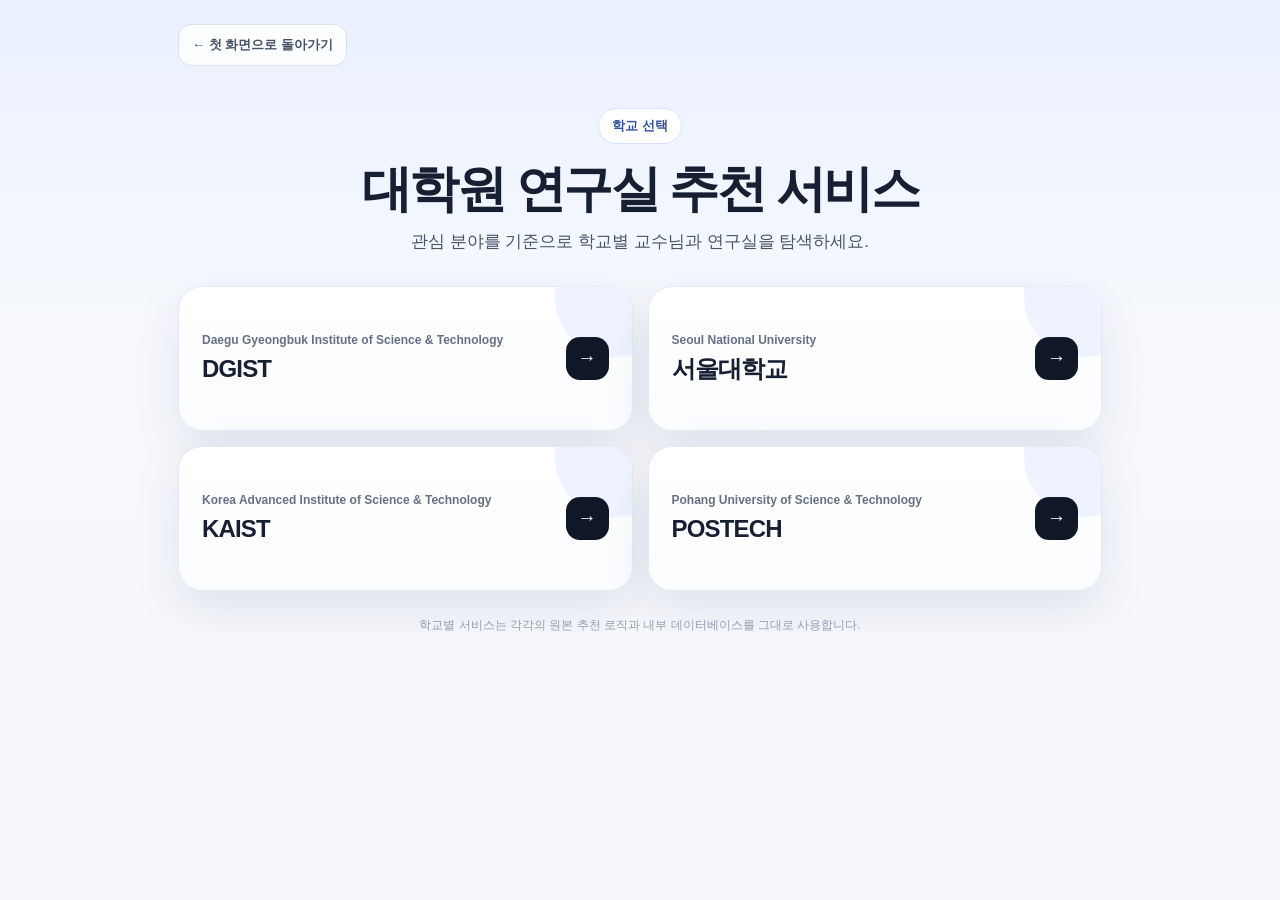
==== graduate/index.html @ 7338c43d "Add files via upload" ====
<!doctype html>
<html lang="ko">
<head>
  <meta charset="utf-8">
  <meta name="viewport" content="width=device-width, initial-scale=1, viewport-fit=cover">
  <meta name="description" content="DGIST, 서울대학교, KAIST, POSTECH 대학원 연구실 추천 서비스 학교 선택">
  <title>대학원 연구실 추천 서비스 | LAB MATCH AI</title>
  <style>
    :root{--bg:#f5f7fb;--panel:#fff;--text:#172033;--muted:#667085;--line:#e5eaf2;--blue:#2457ff;--soft:#eef3ff;--shadow:0 17px 48px rgba(18,32,64,.10)}
    *{box-sizing:border-box} html{-webkit-text-size-adjust:100%;text-size-adjust:100%} body{margin:0;min-height:100vh;background:linear-gradient(180deg,#eaf0ff 0,#f7f9fd 330px,var(--bg) 100%);font-family:-apple-system,BlinkMacSystemFont,"Segoe UI",Roboto,"Noto Sans KR",Arial,sans-serif;color:var(--text)}
    a{color:inherit;text-decoration:none;-webkit-tap-highlight-color:transparent}.wrap{width:min(100%,960px);margin:0 auto;padding:calc(24px + env(safe-area-inset-top)) max(18px,env(safe-area-inset-right)) calc(48px + env(safe-area-inset-bottom)) max(18px,env(safe-area-inset-left))}
    .back{display:inline-flex;align-items:center;gap:7px;min-height:42px;padding:9px 13px;border:1px solid #d9e1ef;border-radius:13px;background:rgba(255,255,255,.85);color:#475467;font-size:13px;font-weight:850}.back:hover{background:#fff}.back:focus-visible,.school:focus-visible{outline:4px solid rgba(36,87,255,.24);outline-offset:3px}
    .hero{text-align:center;padding:42px 0 29px}.badge{display:inline-flex;padding:8px 13px;border:1px solid #d7e1ff;border-radius:999px;background:#fff;color:#3151a3;font-size:13px;font-weight:850}h1{margin:17px 0 11px;font-size:clamp(31px,6.7vw,50px);line-height:1.12;letter-spacing:-.05em;word-break:keep-all}.lead{margin:0;color:#475467;font-size:clamp(15px,3.4vw,17px);line-height:1.7;word-break:keep-all}
    .schools{display:grid;grid-template-columns:repeat(2,minmax(0,1fr));gap:15px}.school{position:relative;overflow:hidden;display:flex;align-items:center;justify-content:space-between;min-height:145px;padding:23px;border:1px solid var(--line);border-radius:24px;background:linear-gradient(180deg,#fff,#fbfcff);box-shadow:var(--shadow);transition:transform .16s ease,border-color .16s ease}.school:after{content:"";position:absolute;width:120px;height:120px;border-radius:50%;right:-43px;top:-50px;background:var(--soft)}.school:hover{transform:translateY(-3px);border-color:#adc1ff}.name{position:relative;z-index:1}.name small{display:block;margin-bottom:8px;color:#667085;font-size:12px;font-weight:800}.name strong{display:block;font-size:24px;line-height:1.2;letter-spacing:-.035em}.arrow{position:relative;z-index:1;width:43px;height:43px;display:grid;place-items:center;border-radius:14px;background:#101828;color:#fff;font-size:19px;font-weight:900}
    .note{text-align:center;color:#98a2b3;font-size:12px;line-height:1.65;margin:25px 0 0}
    @media(max-width:640px){.wrap{padding-top:14px}.hero{padding:31px 0 22px}.schools{grid-template-columns:1fr;gap:12px}.school{min-height:116px;padding:19px;border-radius:20px}.name strong{font-size:21px}.arrow{width:40px;height:40px;border-radius:13px}}
    @media(prefers-reduced-motion:reduce){.school{transition:none}}
  </style>
  <!-- GoatCounter: privacy-friendly pageview counter. Counts pageviews only. -->
  <script data-goatcounter="https://dgist-intern-match.goatcounter.com/count"
          async src="//gc.zgo.at/count.js"></script>
</head>
<body>
  <main class="wrap">
    <a class="back" href="../index.html" aria-label="LAB MATCH AI 첫 화면으로 돌아가기">← 첫 화면으로 돌아가기</a>
    <header class="hero">
      <span class="badge">학교 선택</span>
      <h1>대학원 연구실 추천 서비스</h1>
      <p class="lead">관심 분야를 기준으로 학교별 교수님과 연구실을 탐색하세요.</p>
    </header>
    <section class="schools" aria-label="대학원 학교 선택">
      <a class="school" href="dgist/" aria-label="DGIST 대학원 연구실 추천 서비스로 이동"><span class="name"><small>Daegu Gyeongbuk Institute of Science &amp; Technology</small><strong>DGIST</strong></span><span class="arrow" aria-hidden="true">→</span></a>
      <a class="school" href="snu/" aria-label="서울대학교 대학원 연구실 추천 서비스로 이동"><span class="name"><small>Seoul National University</small><strong>서울대학교</strong></span><span class="arrow" aria-hidden="true">→</span></a>
      <a class="school" href="kaist/" aria-label="KAIST 대학원 연구실 추천 서비스로 이동"><span class="name"><small>Korea Advanced Institute of Science &amp; Technology</small><strong>KAIST</strong></span><span class="arrow" aria-hidden="true">→</span></a>
      <a class="school" href="postech/" aria-label="POSTECH 대학원 연구실 추천 서비스로 이동"><span class="name"><small>Pohang University of Science &amp; Technology</small><strong>POSTECH</strong></span><span class="arrow" aria-hidden="true">→</span></a>
    </section>
    <p class="note">학교별 서비스는 각각의 원본 추천 로직과 내부 데이터베이스를 그대로 사용합니다.</p>
  </main>
</body>
</html>
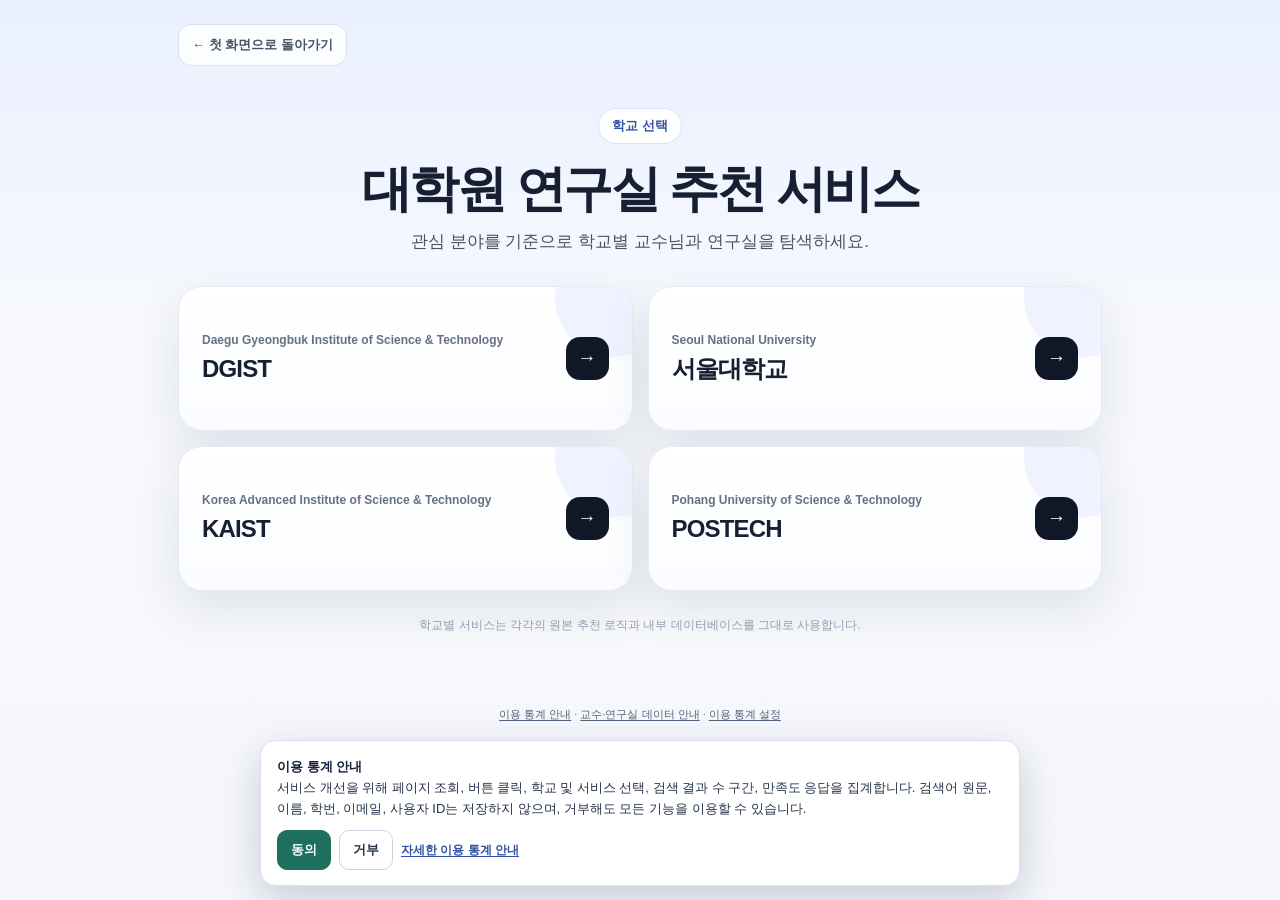
==== commit 246e4e7e: "Add files via upload" ====
--- a/graduate/index.html
+++ b/graduate/index.html
@@ -16,9 +16,6 @@
     @media(max-width:640px){.wrap{padding-top:14px}.hero{padding:31px 0 22px}.schools{grid-template-columns:1fr;gap:12px}.school{min-height:116px;padding:19px;border-radius:20px}.name strong{font-size:21px}.arrow{width:40px;height:40px;border-radius:13px}}
     @media(prefers-reduced-motion:reduce){.school{transition:none}}
   </style>
-  <!-- GoatCounter: privacy-friendly pageview counter. Counts pageviews only. -->
-  <script data-goatcounter="https://dgist-intern-match.goatcounter.com/count"
-          async src="//gc.zgo.at/count.js"></script>
 </head>
 <body>
   <main class="wrap">
@@ -36,5 +33,7 @@
     </section>
     <p class="note">학교별 서비스는 각각의 원본 추천 로직과 내부 데이터베이스를 그대로 사용합니다.</p>
   </main>
+  <script src="../privacy-consent.js"></script>
+  <script src="../analytics.js"></script>
 </body>
 </html>
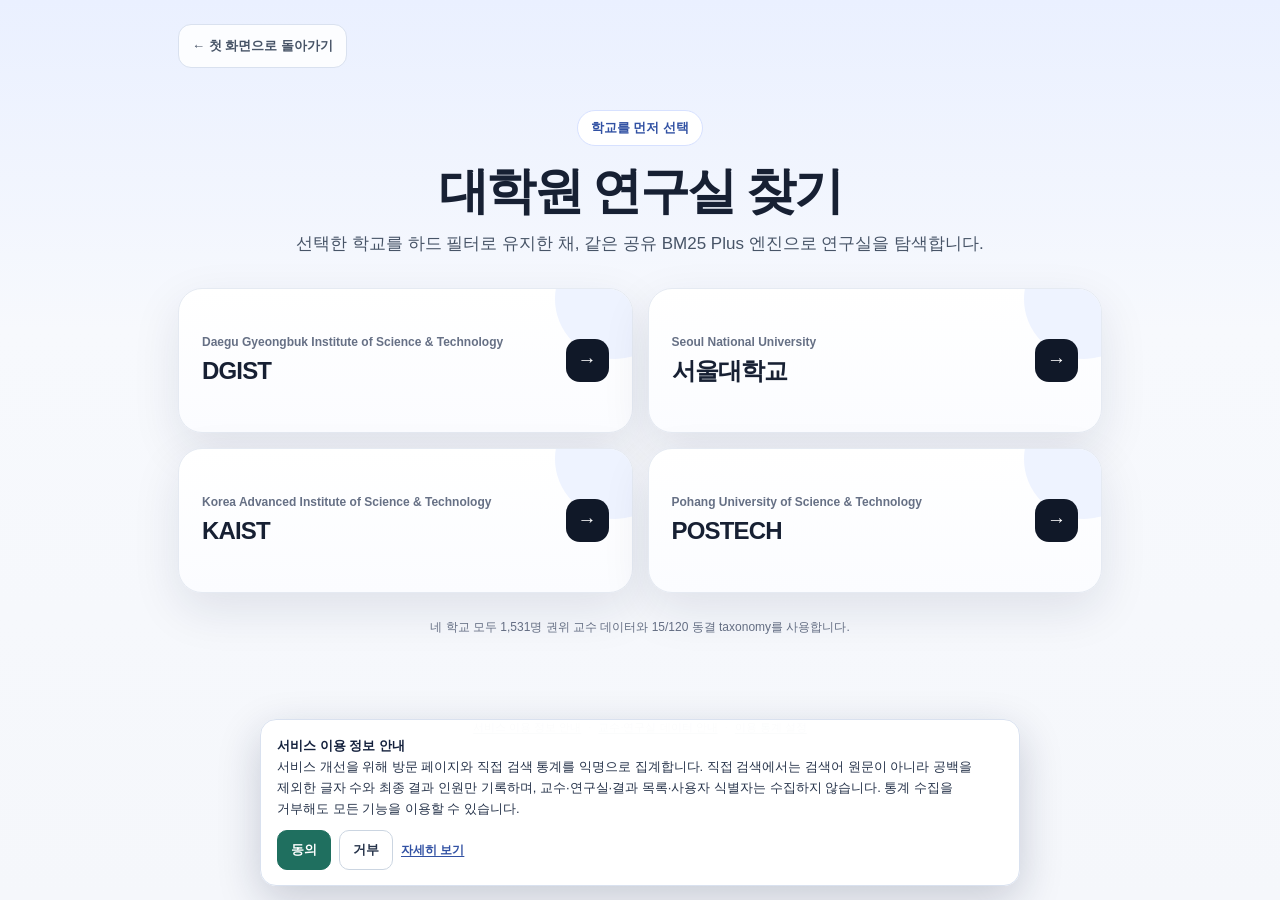
==== commit fe843083: "labinternmatchai" ====
--- a/graduate/index.html
+++ b/graduate/index.html
@@ -3,35 +3,36 @@
 <head>
   <meta charset="utf-8">
   <meta name="viewport" content="width=device-width, initial-scale=1, viewport-fit=cover">
-  <meta name="description" content="DGIST, 서울대학교, KAIST, POSTECH 대학원 연구실 추천 서비스 학교 선택">
-  <title>대학원 연구실 추천 서비스 | LAB MATCH AI</title>
+  <meta name="description" content="네 대학의 권위 데이터 기반 대학원 연구실 찾기">
+  <title>학교별 대학원 연구실 찾기 | LAB MATCH AI</title>
   <style>
     :root{--bg:#f5f7fb;--panel:#fff;--text:#172033;--muted:#667085;--line:#e5eaf2;--blue:#2457ff;--soft:#eef3ff;--shadow:0 17px 48px rgba(18,32,64,.10)}
-    *{box-sizing:border-box} html{-webkit-text-size-adjust:100%;text-size-adjust:100%} body{margin:0;min-height:100vh;background:linear-gradient(180deg,#eaf0ff 0,#f7f9fd 330px,var(--bg) 100%);font-family:-apple-system,BlinkMacSystemFont,"Segoe UI",Roboto,"Noto Sans KR",Arial,sans-serif;color:var(--text)}
-    a{color:inherit;text-decoration:none;-webkit-tap-highlight-color:transparent}.wrap{width:min(100%,960px);margin:0 auto;padding:calc(24px + env(safe-area-inset-top)) max(18px,env(safe-area-inset-right)) calc(48px + env(safe-area-inset-bottom)) max(18px,env(safe-area-inset-left))}
-    .back{display:inline-flex;align-items:center;gap:7px;min-height:42px;padding:9px 13px;border:1px solid #d9e1ef;border-radius:13px;background:rgba(255,255,255,.85);color:#475467;font-size:13px;font-weight:850}.back:hover{background:#fff}.back:focus-visible,.school:focus-visible{outline:4px solid rgba(36,87,255,.24);outline-offset:3px}
-    .hero{text-align:center;padding:42px 0 29px}.badge{display:inline-flex;padding:8px 13px;border:1px solid #d7e1ff;border-radius:999px;background:#fff;color:#3151a3;font-size:13px;font-weight:850}h1{margin:17px 0 11px;font-size:clamp(31px,6.7vw,50px);line-height:1.12;letter-spacing:-.05em;word-break:keep-all}.lead{margin:0;color:#475467;font-size:clamp(15px,3.4vw,17px);line-height:1.7;word-break:keep-all}
-    .schools{display:grid;grid-template-columns:repeat(2,minmax(0,1fr));gap:15px}.school{position:relative;overflow:hidden;display:flex;align-items:center;justify-content:space-between;min-height:145px;padding:23px;border:1px solid var(--line);border-radius:24px;background:linear-gradient(180deg,#fff,#fbfcff);box-shadow:var(--shadow);transition:transform .16s ease,border-color .16s ease}.school:after{content:"";position:absolute;width:120px;height:120px;border-radius:50%;right:-43px;top:-50px;background:var(--soft)}.school:hover{transform:translateY(-3px);border-color:#adc1ff}.name{position:relative;z-index:1}.name small{display:block;margin-bottom:8px;color:#667085;font-size:12px;font-weight:800}.name strong{display:block;font-size:24px;line-height:1.2;letter-spacing:-.035em}.arrow{position:relative;z-index:1;width:43px;height:43px;display:grid;place-items:center;border-radius:14px;background:#101828;color:#fff;font-size:19px;font-weight:900}
-    .note{text-align:center;color:#98a2b3;font-size:12px;line-height:1.65;margin:25px 0 0}
-    @media(max-width:640px){.wrap{padding-top:14px}.hero{padding:31px 0 22px}.schools{grid-template-columns:1fr;gap:12px}.school{min-height:116px;padding:19px;border-radius:20px}.name strong{font-size:21px}.arrow{width:40px;height:40px;border-radius:13px}}
-    @media(prefers-reduced-motion:reduce){.school{transition:none}}
+    *{box-sizing:border-box}html{-webkit-text-size-adjust:100%;text-size-adjust:100%}body{margin:0;min-height:100vh;background:linear-gradient(180deg,#eaf0ff 0,#f7f9fd 330px,var(--bg) 100%);font-family:-apple-system,BlinkMacSystemFont,"Segoe UI",Roboto,"Noto Sans KR",Arial,sans-serif;color:var(--text)}a{color:inherit;text-decoration:none;-webkit-tap-highlight-color:transparent}.wrap{width:min(100%,960px);margin:0 auto;padding:calc(24px + env(safe-area-inset-top)) max(18px,env(safe-area-inset-right)) calc(48px + env(safe-area-inset-bottom)) max(18px,env(safe-area-inset-left))}.back{display:inline-flex;align-items:center;min-height:44px;padding:9px 13px;border:1px solid #d9e1ef;border-radius:13px;background:rgba(255,255,255,.85);color:#475467;font-size:13px;font-weight:850}.hero{text-align:center;padding:42px 0 29px}.badge{display:inline-flex;padding:8px 13px;border:1px solid #d7e1ff;border-radius:999px;background:#fff;color:#3151a3;font-size:13px;font-weight:850}h1{margin:17px 0 11px;font-size:clamp(31px,6.7vw,50px);line-height:1.12;letter-spacing:-.05em;word-break:keep-all}.lead{margin:0;color:#475467;font-size:clamp(15px,3.4vw,17px);line-height:1.7;word-break:keep-all}.schools{display:grid;grid-template-columns:repeat(2,minmax(0,1fr));gap:15px}.school{position:relative;overflow:hidden;display:flex;align-items:center;justify-content:space-between;min-height:145px;padding:23px;border:1px solid var(--line);border-radius:24px;background:linear-gradient(180deg,#fff,#fbfcff);box-shadow:var(--shadow);transition:transform .16s ease,border-color .16s ease}.school:after{content:"";position:absolute;width:120px;height:120px;border-radius:50%;right:-43px;top:-50px;background:var(--soft)}.school:hover{transform:translateY(-3px);border-color:#adc1ff}.name{position:relative;z-index:1}.name small{display:block;margin-bottom:8px;color:#667085;font-size:12px;font-weight:800}.name strong{display:block;font-size:24px;line-height:1.2;letter-spacing:-.035em}.arrow{position:relative;z-index:1;width:43px;height:43px;display:grid;place-items:center;border-radius:14px;background:#101828;color:#fff;font-size:19px;font-weight:900}.note{text-align:center;color:#667085;font-size:12px;line-height:1.65;margin:25px 0 0}.back:focus-visible,.school:focus-visible{outline:4px solid rgba(36,87,255,.24);outline-offset:3px}@media(max-width:640px){.wrap{padding-top:14px}.hero{padding:31px 0 22px}.schools{grid-template-columns:1fr;gap:12px}.school{min-height:116px;padding:19px;border-radius:20px}.name strong{font-size:21px}}@media(prefers-reduced-motion:reduce){.school{transition:none}}
   </style>
 </head>
 <body>
   <main class="wrap">
-    <a class="back" href="../index.html" aria-label="LAB MATCH AI 첫 화면으로 돌아가기">← 첫 화면으로 돌아가기</a>
+    <a class="back" href="../index.html">← 첫 화면으로 돌아가기</a>
     <header class="hero">
-      <span class="badge">학교 선택</span>
-      <h1>대학원 연구실 추천 서비스</h1>
-      <p class="lead">관심 분야를 기준으로 학교별 교수님과 연구실을 탐색하세요.</p>
+      <span class="badge">학교를 먼저 선택</span>
+      <h1>대학원 연구실 찾기</h1>
+      <p class="lead">선택한 학교를 하드 필터로 유지한 채, 같은 공유 BM25 Plus 엔진으로 연구실을 탐색합니다.</p>
     </header>
     <section class="schools" aria-label="대학원 학교 선택">
-      <a class="school" href="dgist/" aria-label="DGIST 대학원 연구실 추천 서비스로 이동"><span class="name"><small>Daegu Gyeongbuk Institute of Science &amp; Technology</small><strong>DGIST</strong></span><span class="arrow" aria-hidden="true">→</span></a>
-      <a class="school" href="snu/" aria-label="서울대학교 대학원 연구실 추천 서비스로 이동"><span class="name"><small>Seoul National University</small><strong>서울대학교</strong></span><span class="arrow" aria-hidden="true">→</span></a>
-      <a class="school" href="kaist/" aria-label="KAIST 대학원 연구실 추천 서비스로 이동"><span class="name"><small>Korea Advanced Institute of Science &amp; Technology</small><strong>KAIST</strong></span><span class="arrow" aria-hidden="true">→</span></a>
-      <a class="school" href="postech/" aria-label="POSTECH 대학원 연구실 추천 서비스로 이동"><span class="name"><small>Pohang University of Science &amp; Technology</small><strong>POSTECH</strong></span><span class="arrow" aria-hidden="true">→</span></a>
+      <a class="school" href="dgist/" aria-label="DGIST 대학원 연구실 찾기로 이동">
+        <span class="name"><small>Daegu Gyeongbuk Institute of Science & Technology</small><strong>DGIST</strong></span><span class="arrow" aria-hidden="true">→</span>
+      </a>
+      <a class="school" href="snu/" aria-label="서울대학교 대학원 연구실 찾기로 이동">
+        <span class="name"><small>Seoul National University</small><strong>서울대학교</strong></span><span class="arrow" aria-hidden="true">→</span>
+      </a>
+      <a class="school" href="kaist/" aria-label="KAIST 대학원 연구실 찾기로 이동">
+        <span class="name"><small>Korea Advanced Institute of Science & Technology</small><strong>KAIST</strong></span><span class="arrow" aria-hidden="true">→</span>
+      </a>
+      <a class="school" href="postech/" aria-label="POSTECH 대학원 연구실 찾기로 이동">
+        <span class="name"><small>Pohang University of Science & Technology</small><strong>POSTECH</strong></span><span class="arrow" aria-hidden="true">→</span>
+      </a>
     </section>
-    <p class="note">학교별 서비스는 각각의 원본 추천 로직과 내부 데이터베이스를 그대로 사용합니다.</p>
+    <p class="note">네 학교 모두 1,531명 권위 교수 데이터와 15/120 동결 taxonomy를 사용합니다.</p>
   </main>
   <script src="../privacy-consent.js"></script>
   <script src="../analytics.js"></script>
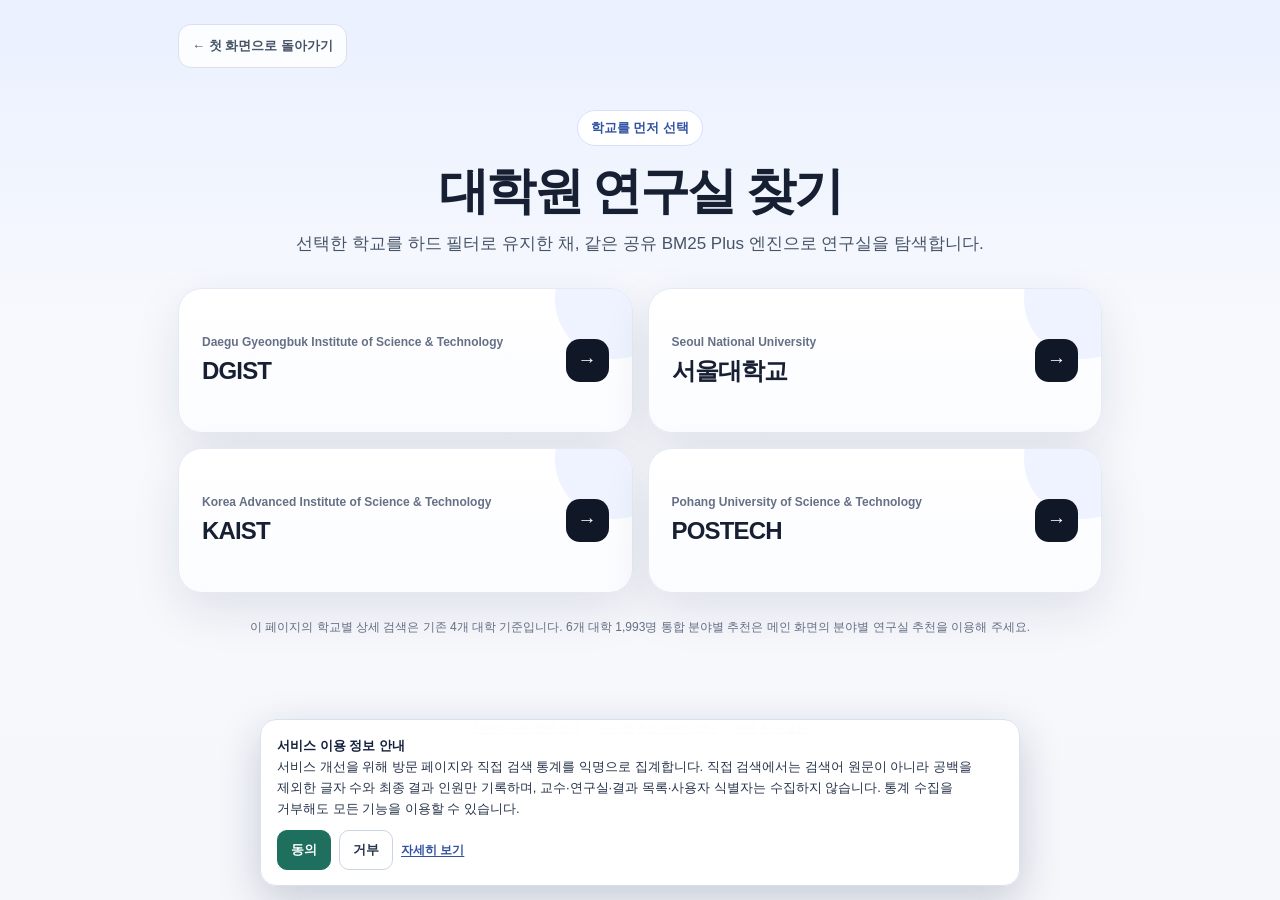
==== commit 2247089b: "." ====
--- a/graduate/index.html
+++ b/graduate/index.html
@@ -3,7 +3,7 @@
 <head>
   <meta charset="utf-8">
   <meta name="viewport" content="width=device-width, initial-scale=1, viewport-fit=cover">
-  <meta name="description" content="네 대학의 권위 데이터 기반 대학원 연구실 찾기">
+  <meta name="description" content="4개 대학 상세 검색과 6개 대학 분야별 연구실 찾기">
   <title>학교별 대학원 연구실 찾기 | LAB MATCH AI</title>
   <style>
     :root{--bg:#f5f7fb;--panel:#fff;--text:#172033;--muted:#667085;--line:#e5eaf2;--blue:#2457ff;--soft:#eef3ff;--shadow:0 17px 48px rgba(18,32,64,.10)}
@@ -32,7 +32,7 @@
         <span class="name"><small>Pohang University of Science & Technology</small><strong>POSTECH</strong></span><span class="arrow" aria-hidden="true">→</span>
       </a>
     </section>
-    <p class="note">네 학교 모두 1,531명 권위 교수 데이터와 15/120 동결 taxonomy를 사용합니다.</p>
+    <p class="note">이 페이지의 학교별 상세 검색은 기존 4개 대학 기준입니다. 6개 대학 1,993명 통합 분야별 추천은 메인 화면의 분야별 연구실 추천을 이용해 주세요.</p>
   </main>
   <script src="../privacy-consent.js"></script>
   <script src="../analytics.js"></script>
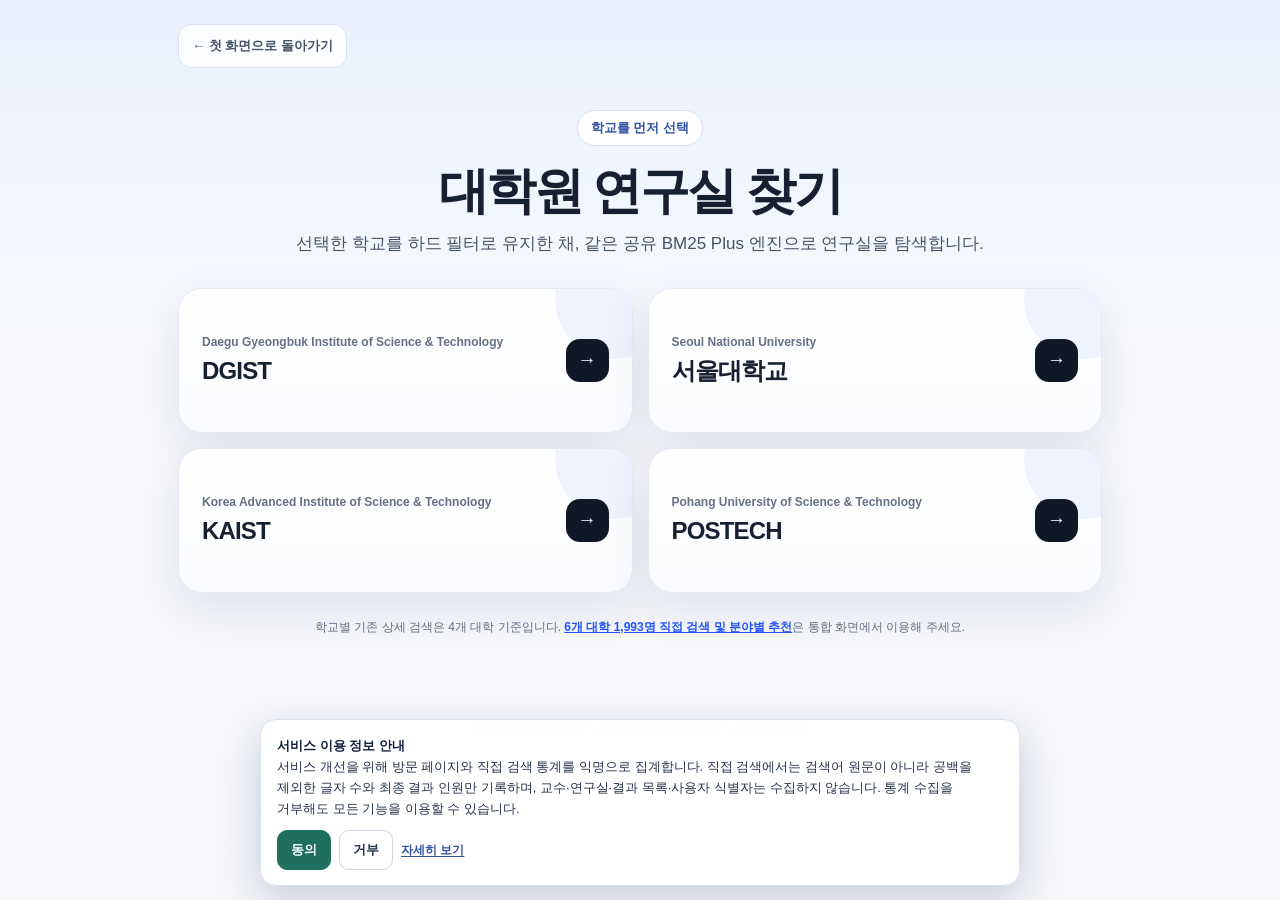
==== commit 7d809c3f: "." ====
--- a/graduate/index.html
+++ b/graduate/index.html
@@ -32,7 +32,7 @@
         <span class="name"><small>Pohang University of Science & Technology</small><strong>POSTECH</strong></span><span class="arrow" aria-hidden="true">→</span>
       </a>
     </section>
-    <p class="note">이 페이지의 학교별 상세 검색은 기존 4개 대학 기준입니다. 6개 대학 1,993명 통합 분야별 추천은 메인 화면의 분야별 연구실 추천을 이용해 주세요.</p>
+    <p class="note">학교별 기존 상세 검색은 4개 대학 기준입니다. <a href="field/" style="text-decoration:underline;color:#2457ff;font-weight:800">6개 대학 1,993명 직접 검색 및 분야별 추천</a>은 통합 화면에서 이용해 주세요.</p>
   </main>
   <script src="../privacy-consent.js"></script>
   <script src="../analytics.js"></script>
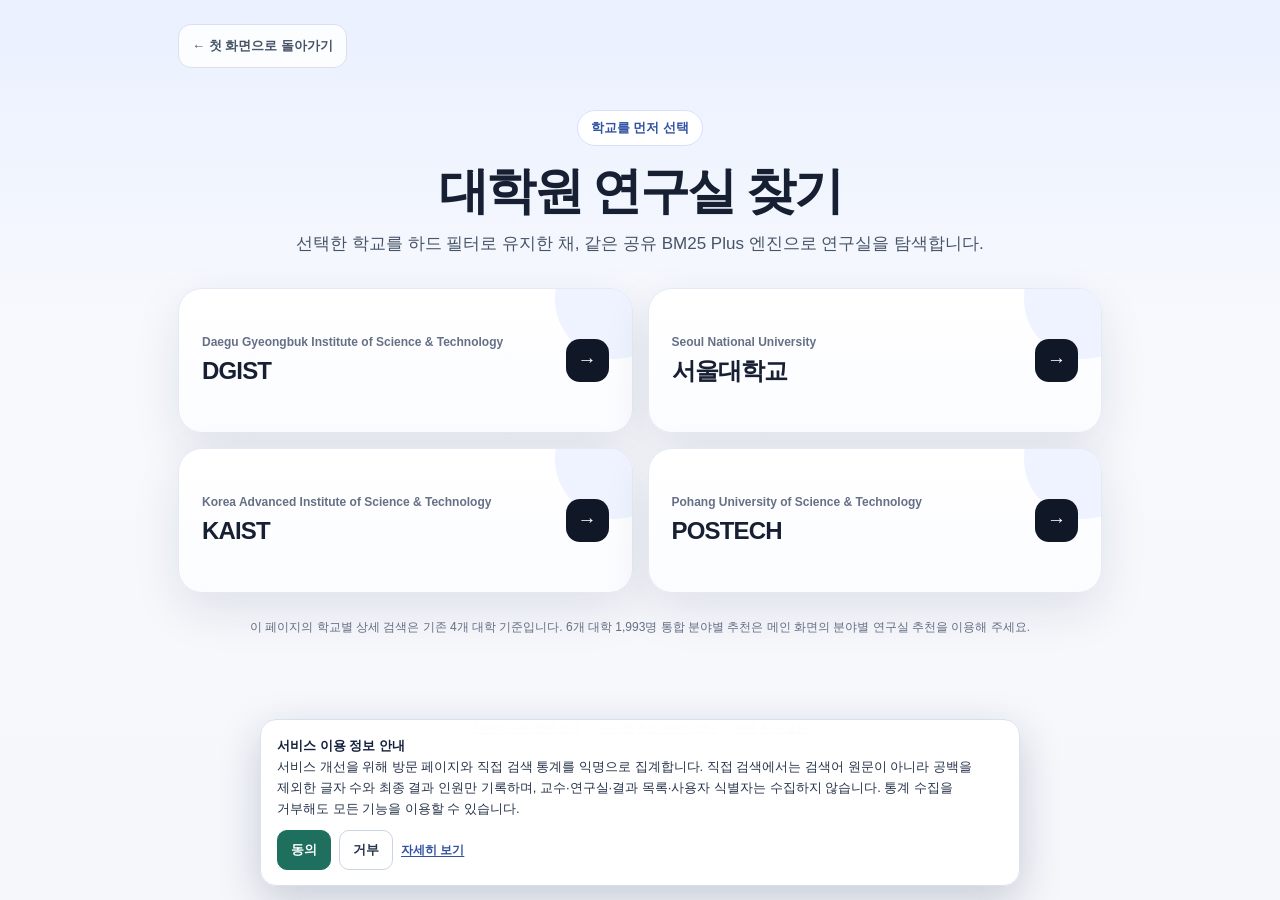
==== commit 51419167: "." ====
--- a/graduate/index.html
+++ b/graduate/index.html
@@ -32,7 +32,7 @@
         <span class="name"><small>Pohang University of Science & Technology</small><strong>POSTECH</strong></span><span class="arrow" aria-hidden="true">→</span>
       </a>
     </section>
-    <p class="note">학교별 기존 상세 검색은 4개 대학 기준입니다. <a href="field/" style="text-decoration:underline;color:#2457ff;font-weight:800">6개 대학 1,993명 직접 검색 및 분야별 추천</a>은 통합 화면에서 이용해 주세요.</p>
+    <p class="note">이 페이지의 학교별 상세 검색은 기존 4개 대학 기준입니다. 6개 대학 1,993명 통합 분야별 추천은 메인 화면의 분야별 연구실 추천을 이용해 주세요.</p>
   </main>
   <script src="../privacy-consent.js"></script>
   <script src="../analytics.js"></script>
